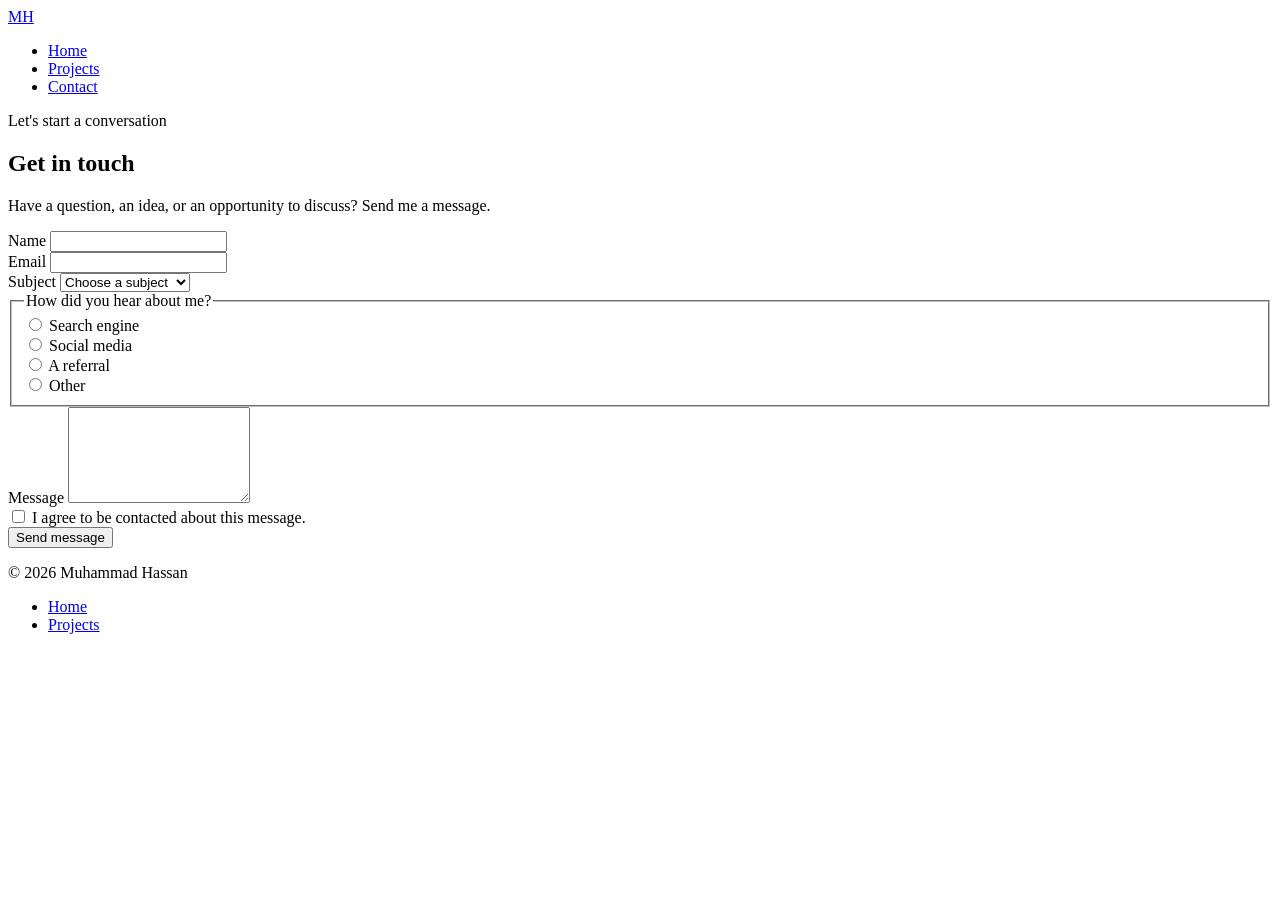
==== contact.html @ 702b17aa "feat: add semantic portfolio page structure" ====
<!doctype html>
<html lang="en">
  <head>
    <meta charset="utf-8">
    <meta name="viewport" content="width=device-width, initial-scale=1">
    <meta name="description" content="Contact Muhammad Hassan about software, web, mobile, and AI projects.">
    <title>Muhammad Hassan | Contact</title>
  </head>
  <body>
    <header>
      <a href="index.html" aria-label="Muhammad Hassan home">MH</a>
      <nav aria-label="Main navigation">
        <ul>
          <li><a href="index.html">Home</a></li>
          <li><a href="projects.html">Projects</a></li>
          <li><a href="contact.html" aria-current="page">Contact</a></li>
        </ul>
      </nav>
    </header>

    <main>
      <section aria-labelledby="contact-heading">
        <p>Let's start a conversation</p>
        <h1 id="contact-heading">Get in touch</h1>
        <p>Have a question, an idea, or an opportunity to discuss? Send me a message.</p>

        <form id="contact-form">
          <div>
            <label for="name">Name</label>
            <input id="name" name="name" type="text" autocomplete="name" required minlength="3">
          </div>
          <div>
            <label for="email">Email</label>
            <input id="email" name="email" type="email" autocomplete="email" required>
          </div>
          <div>
            <label for="subject">Subject</label>
            <select id="subject" name="subject" required>
              <option value="" selected disabled>Choose a subject</option>
              <option value="project">Project discussion</option>
              <option value="opportunity">Opportunity</option>
              <option value="question">A question</option>
              <option value="other">Other</option>
            </select>
          </div>
          <fieldset>
            <legend>How did you hear about me?</legend>
            <div>
              <input id="source-search" name="source" type="radio" value="search" required>
              <label for="source-search">Search engine</label>
            </div>
            <div>
              <input id="source-social" name="source" type="radio" value="social">
              <label for="source-social">Social media</label>
            </div>
            <div>
              <input id="source-referral" name="source" type="radio" value="referral">
              <label for="source-referral">A referral</label>
            </div>
            <div>
              <input id="source-other" name="source" type="radio" value="other">
              <label for="source-other">Other</label>
            </div>
          </fieldset>
          <div>
            <label for="message">Message</label>
            <textarea id="message" name="message" rows="6" required minlength="20"></textarea>
          </div>
          <div>
            <input id="consent" name="consent" type="checkbox" required>
            <label for="consent">I agree to be contacted about this message.</label>
          </div>
          <button type="submit">Send message</button>
          <p id="form-status" aria-live="polite"></p>
        </form>
      </section>
    </main>

    <footer>
      <p>&copy; 2026 Muhammad Hassan</p>
      <nav aria-label="Footer navigation">
        <ul>
          <li><a href="index.html">Home</a></li>
          <li><a href="projects.html">Projects</a></li>
        </ul>
      </nav>
    </footer>
  </body>
</html>
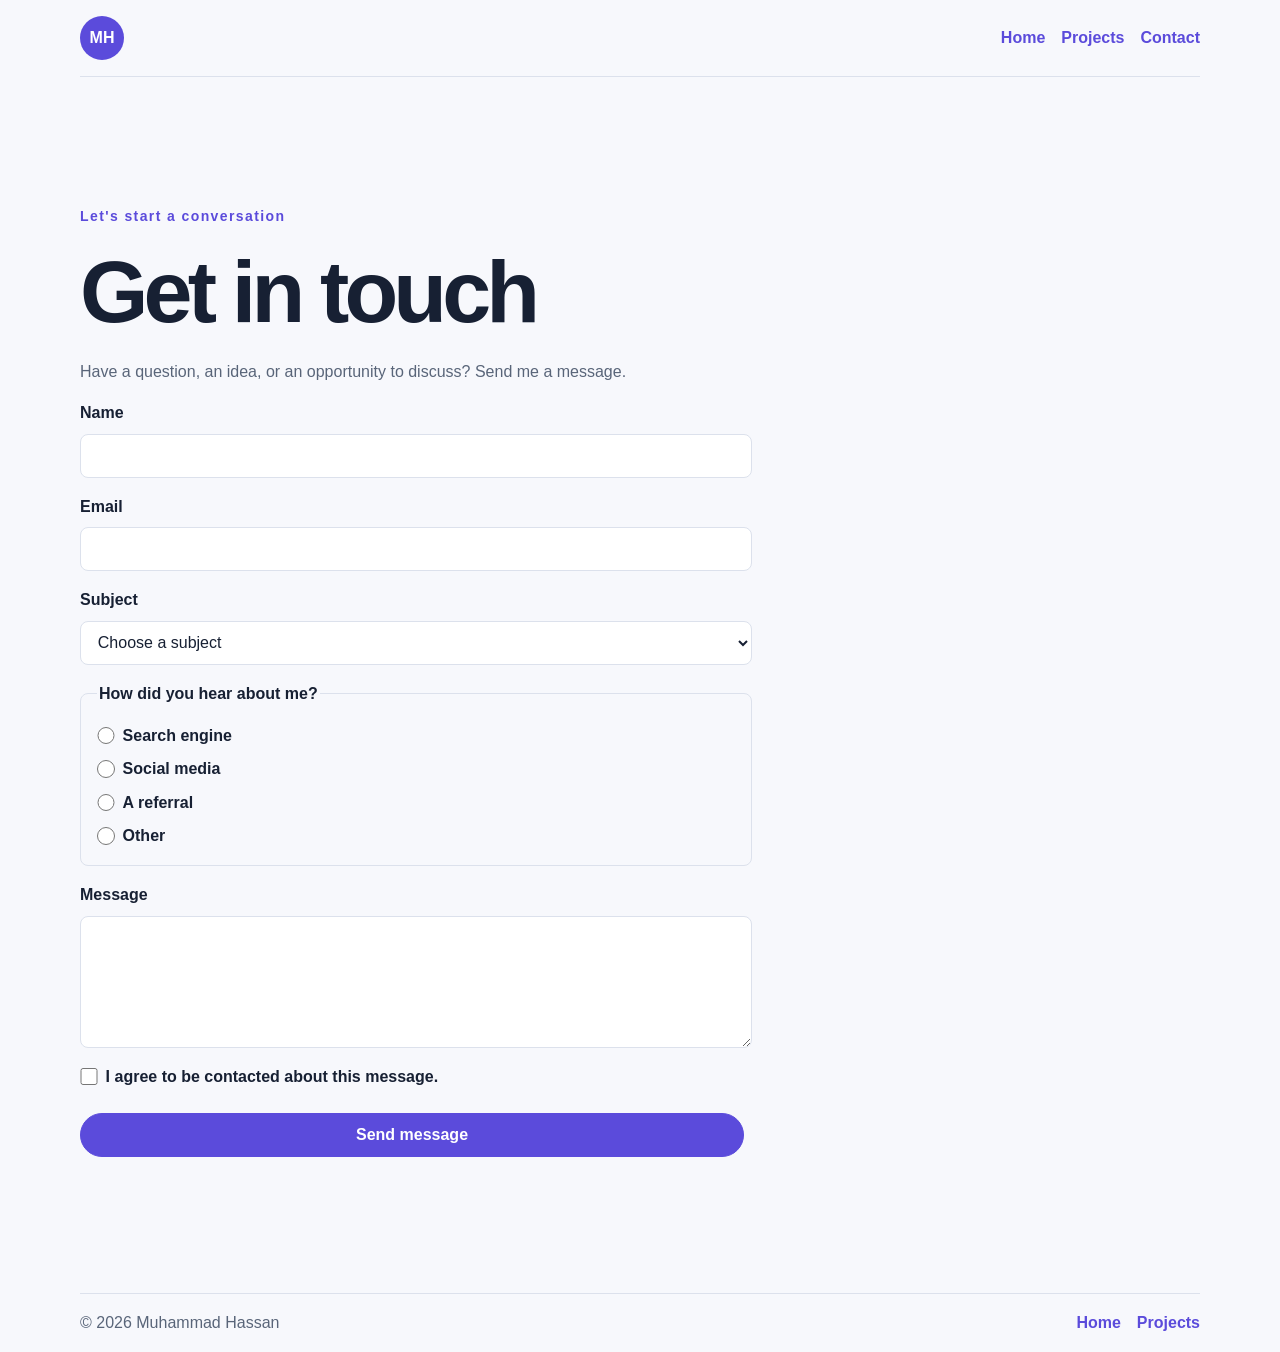
==== commit 64a6e116: "feat: add responsive shared portfolio styles" ====
--- a/contact.html
+++ b/contact.html
@@ -5,6 +5,7 @@
     <meta name="viewport" content="width=device-width, initial-scale=1">
     <meta name="description" content="Contact Muhammad Hassan about software, web, mobile, and AI projects.">
     <title>Muhammad Hassan | Contact</title>
+    <link rel="stylesheet" href="styles.css">
   </head>
   <body>
     <header>
@@ -66,7 +67,7 @@
             <label for="message">Message</label>
             <textarea id="message" name="message" rows="6" required minlength="20"></textarea>
           </div>
-          <div>
+          <div class="consent-row">
             <input id="consent" name="consent" type="checkbox" required>
             <label for="consent">I agree to be contacted about this message.</label>
           </div>
--- a/styles.css
+++ b/styles.css
@@ -0,0 +1,298 @@
+*,
+*::before,
+*::after {
+  box-sizing: border-box;
+}
+
+:root {
+  --color-page: #f7f8fc;
+  --color-surface: #ffffff;
+  --color-text: #172033;
+  --color-muted: #596579;
+  --color-accent: #5b4bdb;
+  --color-accent-hover: #4435b8;
+  --color-border: #dce1ec;
+  --color-highlight: #eeecff;
+  --color-focus: #d45b21;
+  --radius-small: 0.5rem;
+  --radius-card: 1rem;
+  --radius-pill: 999px;
+  --space-1: 0.5rem;
+  --space-2: 1rem;
+  --space-3: 1.5rem;
+  --space-4: 2rem;
+  --space-5: 3rem;
+  --content-width: 70rem;
+}
+
+body {
+  min-height: 100vh;
+  margin: 0;
+  background: var(--color-page);
+  color: var(--color-text);
+  font-family: "Segoe UI", Arial, sans-serif;
+  line-height: 1.6;
+}
+
+a {
+  color: var(--color-accent);
+}
+
+a:hover {
+  color: var(--color-accent-hover);
+}
+
+:focus-visible {
+  outline: 3px solid var(--color-focus);
+}
+
+header,
+footer {
+  display: flex;
+  align-items: center;
+  justify-content: space-between;
+  gap: var(--space-2);
+  width: 90%;
+  max-width: var(--content-width);
+  margin: 0 auto;
+  padding-top: var(--space-2);
+  padding-bottom: var(--space-2);
+}
+
+header {
+  flex-wrap: wrap;
+  border-bottom: 1px solid var(--color-border);
+}
+
+header > a {
+  display: grid;
+  width: 2.75rem;
+  place-items: center;
+  height: 2.75rem;
+  border-radius: 50%;
+  background: var(--color-accent);
+  color: #fff;
+  font-weight: 800;
+  text-decoration: none;
+}
+
+header > a:hover {
+  background: var(--color-accent-hover);
+  color: #fff;
+}
+
+nav ul,
+footer ul {
+  display: flex;
+  flex-wrap: wrap;
+  gap: var(--space-2);
+  margin: 0;
+  padding: 0;
+  list-style: none;
+}
+
+nav a {
+  font-weight: 600;
+  text-decoration: none;
+}
+
+main {
+  width: 90%;
+  max-width: var(--content-width);
+  margin: 0 auto;
+}
+
+main > section {
+  padding-top: clamp(2.5rem, 8vw, 6rem);
+  padding-bottom: clamp(2.5rem, 8vw, 6rem);
+}
+
+h1,
+h2,
+h3,
+p {
+  margin-top: 0;
+}
+
+h1,
+h2,
+h3 {
+  line-height: 1.15;
+}
+
+h1 {
+  max-width: 40rem;
+  margin-bottom: var(--space-2);
+  font-size: clamp(2.5rem, 9vw, 5.5rem);
+  letter-spacing: -0.055em;
+}
+
+h2 {
+  margin-bottom: var(--space-2);
+  font-size: clamp(1.75rem, 5vw, 3rem);
+  letter-spacing: -0.035em;
+}
+
+main > section > p:first-child {
+  color: var(--color-accent);
+  font-size: 0.875rem;
+  font-weight: 800;
+  letter-spacing: 0.1em;
+}
+
+main > section > p {
+  max-width: 40rem;
+  color: var(--color-muted);
+}
+
+main > section:first-child {
+  padding-top: clamp(3rem, 12vw, 8rem);
+}
+
+.button-link,
+button {
+  display: inline-flex;
+  min-height: 2.75rem;
+  align-items: center;
+  justify-content: center;
+  margin: var(--space-1) var(--space-1) var(--space-1) 0;
+  padding: 0.7rem 1.1rem;
+  border: 1px solid var(--color-accent);
+  border-radius: var(--radius-pill);
+  background: var(--color-accent);
+  color: #fff;
+  font-family: inherit;
+  font-size: 1rem;
+  font-weight: 700;
+  text-decoration: none;
+}
+
+.button-link:hover,
+button:hover {
+  background: var(--color-accent-hover);
+  color: #fff;
+}
+
+.button-link-secondary {
+  background: transparent;
+  color: var(--color-accent);
+}
+
+main ul {
+  padding-left: 1.25rem;
+}
+
+#project-controls {
+  display: grid;
+  gap: var(--space-1);
+  max-width: 42rem;
+  margin-top: var(--space-3);
+  margin-bottom: var(--space-3);
+}
+
+label,
+legend {
+  font-weight: 700;
+}
+
+input,
+select,
+textarea {
+  width: 100%;
+  min-height: 2.75rem;
+  padding: 0.7rem 0.8rem;
+  border: 1px solid var(--color-border);
+  border-radius: var(--radius-small);
+  background: var(--color-surface);
+  color: var(--color-text);
+  font-family: inherit;
+  font-size: 1rem;
+}
+
+.project-grid {
+  display: grid;
+  grid-template-columns: minmax(0, 1fr);
+  gap: var(--space-2);
+}
+
+.project-card {
+  padding: var(--space-3);
+  border: 1px solid var(--color-border);
+  border-radius: var(--radius-card);
+  background: var(--color-surface);
+}
+
+.project-card h2,
+.project-card h3 {
+  font-size: 1.35rem;
+}
+
+.project-card p:last-child {
+  margin-bottom: 0;
+}
+
+#contact-form {
+  display: grid;
+  gap: var(--space-2);
+  max-width: 42rem;
+}
+
+#contact-form > div {
+  display: grid;
+  gap: var(--space-1);
+}
+
+#contact-form fieldset {
+  display: grid;
+  gap: var(--space-1);
+  margin: 0;
+  padding: var(--space-2);
+  border: 1px solid var(--color-border);
+  border-radius: var(--radius-small);
+}
+
+#contact-form fieldset > div,
+#contact-form .consent-row {
+  display: flex;
+  align-items: center;
+  gap: var(--space-1);
+}
+
+#contact-form input[type="radio"],
+#contact-form input[type="checkbox"] {
+  width: 1.1rem;
+  min-height: 1.1rem;
+  margin: 0;
+}
+
+#contact-form button {
+}
+
+footer {
+  flex-wrap: wrap;
+  border-top: 1px solid var(--color-border);
+  color: var(--color-muted);
+}
+
+footer p {
+  margin: 0;
+}
+
+@media (min-width: 40rem) {
+  .project-grid {
+    grid-template-columns: repeat(2, minmax(0, 1fr));
+    gap: var(--space-3);
+  }
+
+  #project-controls {
+    grid-template-columns: 1fr 2fr;
+    align-items: center;
+  }
+}
+
+@media (min-width: 64rem) {
+  .project-grid {
+    grid-template-columns: repeat(3, minmax(0, 1fr));
+  }
+}
+
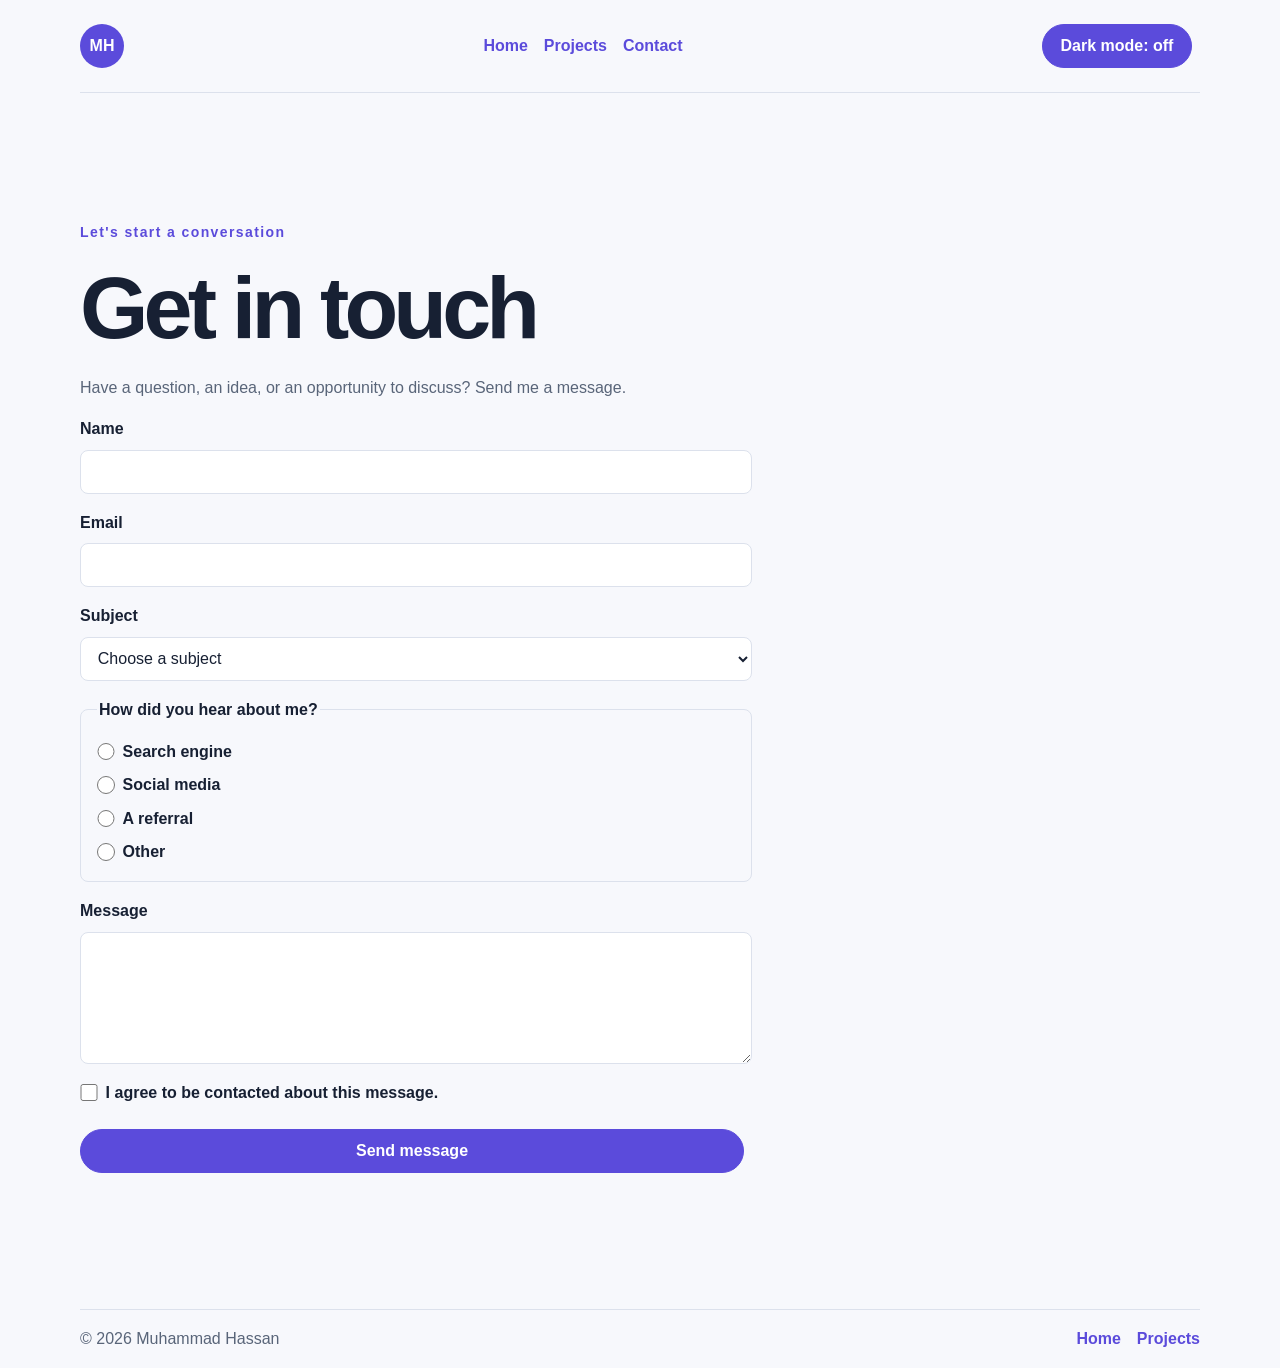
==== commit 23002ffa: "feat: add persistent dark mode toggle" ====
--- a/contact.html
+++ b/contact.html
@@ -6,6 +6,7 @@
     <meta name="description" content="Contact Muhammad Hassan about software, web, mobile, and AI projects.">
     <title>Muhammad Hassan | Contact</title>
     <link rel="stylesheet" href="styles.css">
+    <script src="theme.js" defer></script>
   </head>
   <body>
     <header>
@@ -17,6 +18,7 @@
           <li><a href="contact.html" aria-current="page">Contact</a></li>
         </ul>
       </nav>
+      <button id="theme-toggle" type="button" aria-label="Toggle dark mode" aria-pressed="false">Dark mode: off</button>
     </header>
 
     <main>
--- a/styles.css
+++ b/styles.css
@@ -11,6 +11,7 @@
   --color-muted: #596579;
   --color-accent: #5b4bdb;
   --color-accent-hover: #4435b8;
+  --color-on-accent: #ffffff;
   --color-border: #dce1ec;
   --color-highlight: #eeecff;
   --color-focus: #d45b21;
@@ -25,6 +26,47 @@
   --content-width: 70rem;
 }
 
+@media (prefers-color-scheme: dark) {
+  :root {
+    --color-page: #0b1120;
+    --color-surface: #141e30;
+    --color-text: #e2e8f0;
+    --color-muted: #a8b3c6;
+    --color-accent: #b4a8ff;
+    --color-accent-hover: #cbc2ff;
+    --color-on-accent: #17132f;
+    --color-border: #2b3850;
+    --color-highlight: #282243;
+    --color-focus: #ffb38a;
+  }
+}
+
+:root[data-theme="light"] {
+  --color-page: #f7f8fc;
+  --color-surface: #ffffff;
+  --color-text: #172033;
+  --color-muted: #596579;
+  --color-accent: #5b4bdb;
+  --color-accent-hover: #4435b8;
+  --color-on-accent: #ffffff;
+  --color-border: #dce1ec;
+  --color-highlight: #eeecff;
+  --color-focus: #d45b21;
+}
+
+:root[data-theme="dark"] {
+  --color-page: #0b1120;
+  --color-surface: #141e30;
+  --color-text: #e2e8f0;
+  --color-muted: #a8b3c6;
+  --color-accent: #b4a8ff;
+  --color-accent-hover: #cbc2ff;
+  --color-on-accent: #17132f;
+  --color-border: #2b3850;
+  --color-highlight: #282243;
+  --color-focus: #ffb38a;
+}
+
 body {
   min-height: 100vh;
   margin: 0;
@@ -71,14 +113,14 @@
   height: 2.75rem;
   border-radius: 50%;
   background: var(--color-accent);
-  color: #fff;
+  color: var(--color-on-accent);
   font-weight: 800;
   text-decoration: none;
 }
 
 header > a:hover {
   background: var(--color-accent-hover);
-  color: #fff;
+  color: var(--color-on-accent);
 }
 
 nav ul,
@@ -160,7 +202,7 @@
   border: 1px solid var(--color-accent);
   border-radius: var(--radius-pill);
   background: var(--color-accent);
-  color: #fff;
+  color: var(--color-on-accent);
   font-family: inherit;
   font-size: 1rem;
   font-weight: 700;
@@ -170,7 +212,7 @@
 .button-link:hover,
 button:hover {
   background: var(--color-accent-hover);
-  color: #fff;
+  color: var(--color-on-accent);
 }
 
 .button-link-secondary {
@@ -220,6 +262,19 @@
   border: 1px solid var(--color-border);
   border-radius: var(--radius-card);
   background: var(--color-surface);
+  transition: transform 0.2s, box-shadow 0.2s;
+}
+
+.project-card:hover {
+  transform: translateY(-4px);
+  box-shadow: 0 10px 25px rgb(0 0 0 / 0.08);
+}
+
+.project-icon {
+  display: block;
+  width: 3rem;
+  height: 3rem;
+  margin-bottom: var(--space-2);
 }
 
 .project-card h2,
@@ -229,6 +284,25 @@
 
 .project-card p:last-child {
   margin-bottom: 0;
+}
+
+.project-tech {
+  display: flex;
+  flex-wrap: wrap;
+  gap: var(--space-1);
+  padding: 0;
+  list-style: none;
+}
+
+.project-tech li {
+  padding: 0.25rem 0.65rem;
+  border-radius: var(--radius-pill);
+  background: var(--color-highlight);
+  color: var(--color-accent);
+}
+
+.project-empty {
+  color: var(--color-muted);
 }
 
 #contact-form {
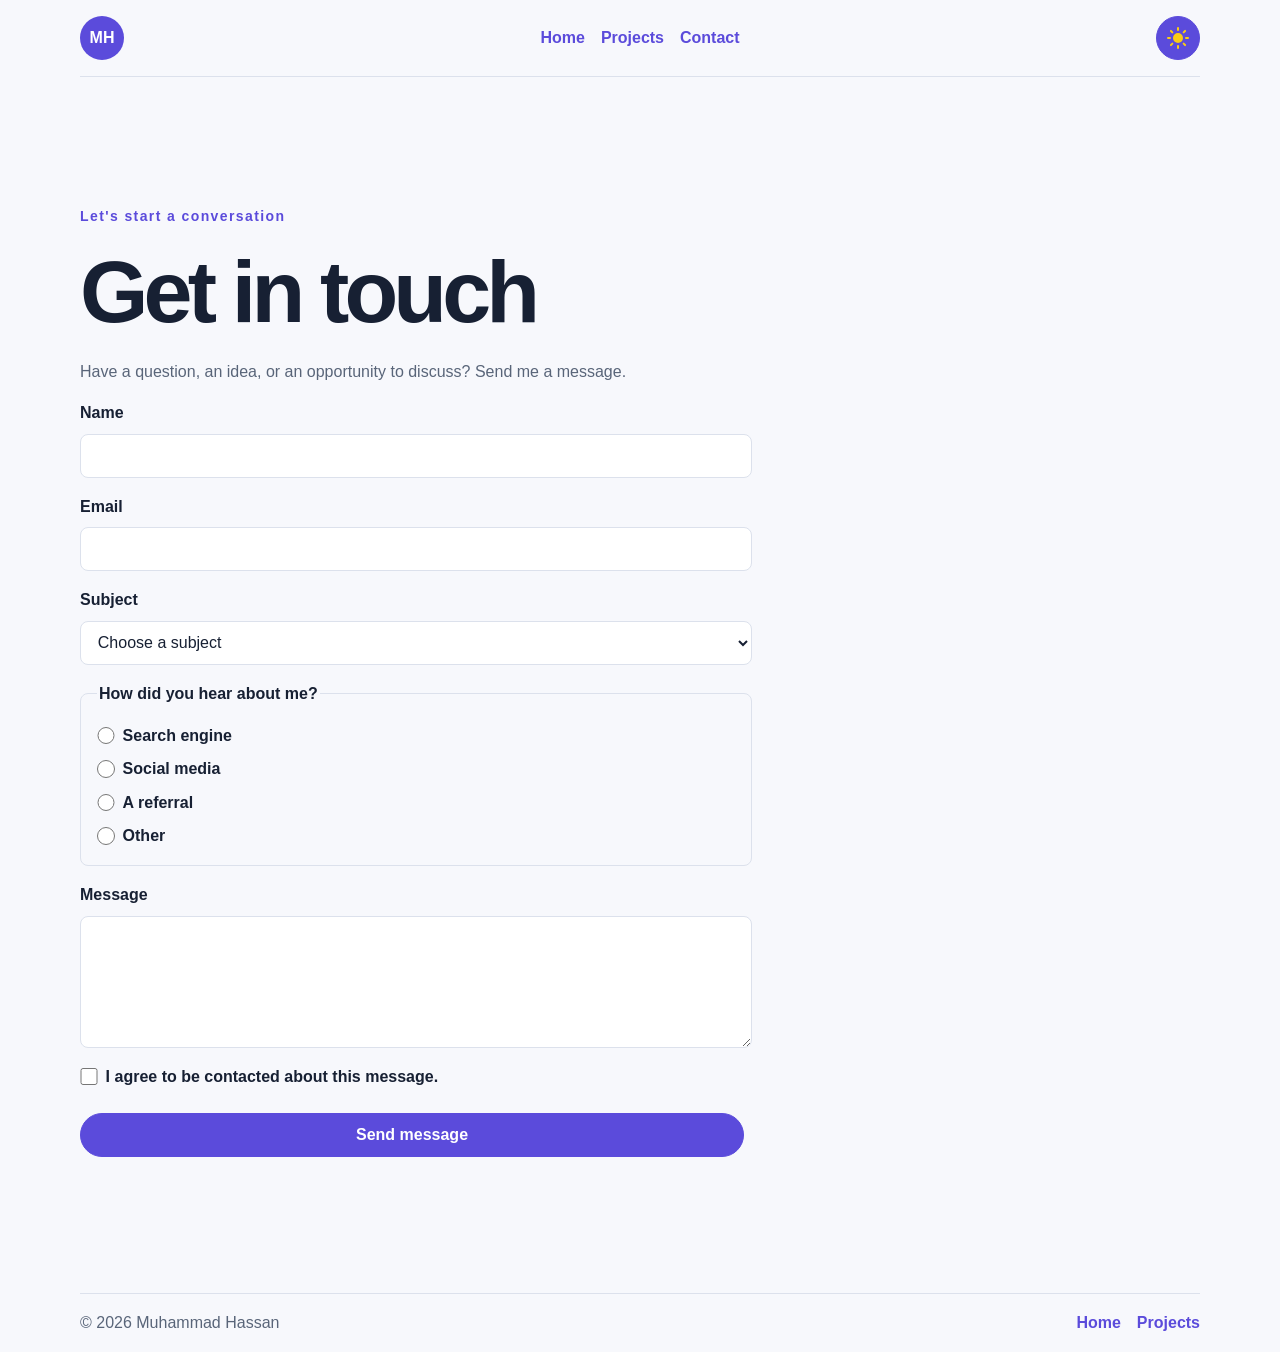
==== commit 1c6d9454: "feat: improve portfolio home page and theme toggle" ====
--- a/contact.html
+++ b/contact.html
@@ -18,7 +18,7 @@
           <li><a href="contact.html" aria-current="page">Contact</a></li>
         </ul>
       </nav>
-      <button id="theme-toggle" type="button" aria-label="Toggle dark mode" aria-pressed="false">Dark mode: off</button>
+      <button class="theme-toggle" id="theme-toggle" type="button" aria-label="Toggle dark mode" aria-pressed="false"><img class="theme-icon theme-icon-sun" src="assets/icons/sun.svg" alt="" width="24" height="24"><img class="theme-icon theme-icon-moon" src="assets/icons/moon.svg" alt="" width="24" height="24"></button>
     </header>
 
     <main>
@@ -27,52 +27,58 @@
         <h1 id="contact-heading">Get in touch</h1>
         <p>Have a question, an idea, or an opportunity to discuss? Send me a message.</p>
 
-        <form id="contact-form">
+        <form id="contact-form" novalidate>
           <div>
             <label for="name">Name</label>
-            <input id="name" name="name" type="text" autocomplete="name" required minlength="3">
+            <input id="name" name="name" type="text" autocomplete="name" required minlength="3" aria-describedby="name-error" aria-invalid="false">
+            <p class="field-error" id="name-error" aria-live="polite" hidden></p>
           </div>
           <div>
             <label for="email">Email</label>
-            <input id="email" name="email" type="email" autocomplete="email" required>
+            <input id="email" name="email" type="email" autocomplete="email" required aria-describedby="email-error" aria-invalid="false">
+            <p class="field-error" id="email-error" aria-live="polite" hidden></p>
           </div>
           <div>
             <label for="subject">Subject</label>
-            <select id="subject" name="subject" required>
+            <select id="subject" name="subject" required aria-describedby="subject-error" aria-invalid="false">
               <option value="" selected disabled>Choose a subject</option>
               <option value="project">Project discussion</option>
               <option value="opportunity">Opportunity</option>
               <option value="question">A question</option>
               <option value="other">Other</option>
             </select>
+            <p class="field-error" id="subject-error" aria-live="polite" hidden></p>
           </div>
-          <fieldset>
+          <fieldset aria-describedby="source-error">
             <legend>How did you hear about me?</legend>
             <div>
-              <input id="source-search" name="source" type="radio" value="search" required>
+              <input id="source-search" name="source" type="radio" value="search" required aria-invalid="false">
               <label for="source-search">Search engine</label>
             </div>
             <div>
-              <input id="source-social" name="source" type="radio" value="social">
+              <input id="source-social" name="source" type="radio" value="social" aria-invalid="false">
               <label for="source-social">Social media</label>
             </div>
             <div>
-              <input id="source-referral" name="source" type="radio" value="referral">
+              <input id="source-referral" name="source" type="radio" value="referral" aria-invalid="false">
               <label for="source-referral">A referral</label>
             </div>
             <div>
-              <input id="source-other" name="source" type="radio" value="other">
+              <input id="source-other" name="source" type="radio" value="other" aria-invalid="false">
               <label for="source-other">Other</label>
             </div>
+            <p class="field-error" id="source-error" aria-live="polite" hidden></p>
           </fieldset>
           <div>
             <label for="message">Message</label>
-            <textarea id="message" name="message" rows="6" required minlength="20"></textarea>
+            <textarea id="message" name="message" rows="6" required minlength="20" aria-describedby="message-error" aria-invalid="false"></textarea>
+            <p class="field-error" id="message-error" aria-live="polite" hidden></p>
           </div>
           <div class="consent-row">
-            <input id="consent" name="consent" type="checkbox" required>
+            <input id="consent" name="consent" type="checkbox" required aria-describedby="consent-error" aria-invalid="false">
             <label for="consent">I agree to be contacted about this message.</label>
           </div>
+          <p class="field-error" id="consent-error" aria-live="polite" hidden></p>
           <button type="submit">Send message</button>
           <p id="form-status" aria-live="polite"></p>
         </form>
@@ -88,5 +94,6 @@
         </ul>
       </nav>
     </footer>
+    <script src="contact.js" defer></script>
   </body>
 </html>
--- a/styles.css
+++ b/styles.css
@@ -15,6 +15,7 @@
   --color-border: #dce1ec;
   --color-highlight: #eeecff;
   --color-focus: #d45b21;
+  --color-error: #b42318;
   --radius-small: 0.5rem;
   --radius-card: 1rem;
   --radius-pill: 999px;
@@ -38,6 +39,7 @@
     --color-border: #2b3850;
     --color-highlight: #282243;
     --color-focus: #ffb38a;
+    --color-error: #ff958c;
   }
 }
 
@@ -52,6 +54,7 @@
   --color-border: #dce1ec;
   --color-highlight: #eeecff;
   --color-focus: #d45b21;
+  --color-error: #b42318;
 }
 
 :root[data-theme="dark"] {
@@ -65,6 +68,7 @@
   --color-border: #2b3850;
   --color-highlight: #282243;
   --color-focus: #ffb38a;
+  --color-error: #ff958c;
 }
 
 body {
@@ -74,6 +78,12 @@
   color: var(--color-text);
   font-family: "Segoe UI", Arial, sans-serif;
   line-height: 1.6;
+}
+
+img {
+  display: block;
+  max-width: 100%;
+  height: auto;
 }
 
 a {
@@ -189,6 +199,100 @@
 
 main > section:first-child {
   padding-top: clamp(3rem, 12vw, 8rem);
+}
+
+.home-hero {
+  display: grid;
+  grid-template-columns: 1fr;
+  align-items: center;
+  gap: var(--space-4);
+}
+
+.hero-copy h1 {
+  max-width: 34rem;
+  font-size: clamp(2rem, 6vw, 3.5rem);
+}
+
+.hero-role {
+  color: var(--color-accent);
+  font-size: clamp(1.15rem, 3vw, 1.5rem);
+  font-weight: 700;
+}
+
+.hero-description {
+  max-width: 38rem;
+  color: var(--color-muted);
+}
+
+.hero-actions {
+  display: flex;
+  flex-wrap: wrap;
+  gap: var(--space-1);
+  margin-top: var(--space-3);
+}
+
+.hero-actions .button-link {
+  margin: 0;
+}
+
+.profile-frame {
+  width: 100%;
+  max-width: 22rem;
+  margin: 0 auto;
+  padding: var(--space-1);
+  border: 1px solid var(--color-border);
+  border-radius: var(--radius-card);
+  background: var(--color-highlight);
+}
+
+.profile-photo {
+  width: 100%;
+  border-radius: var(--radius-small);
+}
+
+.about-section {
+  padding: var(--space-3);
+  border: 1px solid var(--color-border);
+  border-radius: var(--radius-card);
+  background: var(--color-highlight);
+}
+
+.about-section p:last-child {
+  max-width: 55rem;
+  margin-bottom: 0;
+  color: var(--color-muted);
+}
+
+.section-kicker {
+  color: var(--color-accent);
+  font-size: 0.875rem;
+  font-weight: 800;
+  letter-spacing: 0.1em;
+}
+
+.skill-grid {
+  display: grid;
+  grid-template-columns: repeat(2, minmax(0, 1fr));
+  gap: var(--space-2);
+  margin: var(--space-3) 0 0;
+  padding: 0;
+  list-style: none;
+}
+
+.skill-grid li {
+  display: flex;
+  align-items: center;
+  gap: var(--space-1);
+  padding: var(--space-2);
+  border: 1px solid var(--color-border);
+  border-radius: var(--radius-small);
+  background: var(--color-surface);
+  font-weight: 700;
+}
+
+.skill-grid img {
+  width: 2.5rem;
+  height: 2.5rem;
 }
 
 .button-link,
@@ -220,6 +324,30 @@
   color: var(--color-accent);
 }
 
+.theme-toggle {
+  width: 2.75rem;
+  height: 2.75rem;
+  margin: 0;
+  padding: 0.5rem;
+}
+
+.theme-toggle img {
+  width: 1.5rem;
+  height: 1.5rem;
+}
+
+.theme-icon-moon {
+  display: none;
+}
+
+:root[data-theme="dark"] .theme-icon-sun {
+  display: none;
+}
+
+:root[data-theme="dark"] .theme-icon-moon {
+  display: block;
+}
+
 main ul {
   padding-left: 1.25rem;
 }
@@ -339,7 +467,15 @@
   margin: 0;
 }
 
-#contact-form button {
+.field-error {
+  margin-bottom: 0;
+  color: var(--color-error);
+  font-size: 0.9rem;
+}
+
+#form-status {
+  color: var(--color-accent);
+  font-weight: 700;
 }
 
 footer {
@@ -353,6 +489,10 @@
 }
 
 @media (min-width: 40rem) {
+  .skill-grid {
+    grid-template-columns: repeat(3, minmax(0, 1fr));
+  }
+
   .project-grid {
     grid-template-columns: repeat(2, minmax(0, 1fr));
     gap: var(--space-3);
@@ -365,6 +505,14 @@
 }
 
 @media (min-width: 64rem) {
+  .home-hero {
+    grid-template-columns: 3fr 2fr;
+  }
+
+  .skill-grid {
+    grid-template-columns: repeat(4, minmax(0, 1fr));
+  }
+
   .project-grid {
     grid-template-columns: repeat(3, minmax(0, 1fr));
   }
